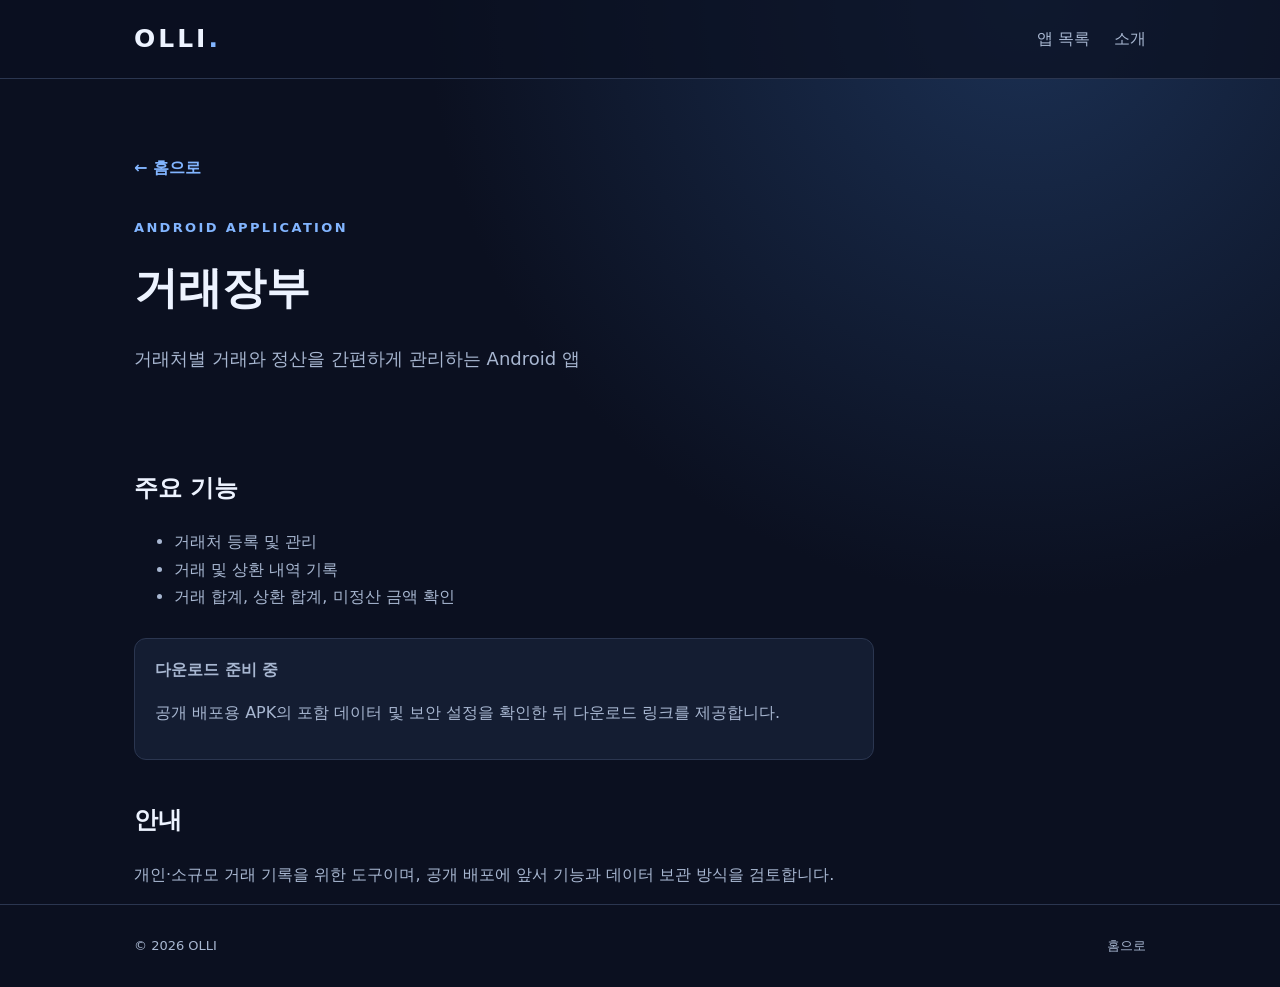
==== apps/ledger.html @ b08ccfb2 "first" ====
<!doctype html><html lang="ko"><head><meta charset="utf-8"><meta name="viewport" content="width=device-width, initial-scale=1"><meta name="description" content="거래장부: 거래처별 거래 및 정산 관리 Android 앱"><title>거래장부 | OLLI</title><link rel="stylesheet" href="../assets/style.css"></head><body><header class="top"><div class="wrap nav"><a class="brand" href="../">OLLI<span style="color:var(--accent)">.</span></a><nav class="links"><a href="../#apps">앱 목록</a><a href="../#about">소개</a></nav></div></header><main class="wrap"><div class="page-head"><a class="back" href="../">← 홈으로</a><div class="eyebrow" style="margin-top:36px">ANDROID APPLICATION</div><h1>거래장부</h1><p class="lead">거래처별 거래와 정산을 간편하게 관리하는 Android 앱</p></div><div class="content"><h2>주요 기능</h2><ul><li>거래처 등록 및 관리</li><li>거래 및 상환 내역 기록</li><li>거래 합계, 상환 합계, 미정산 금액 확인</li></ul><div class="note"><strong>다운로드 준비 중</strong><p>공개 배포용 APK의 포함 데이터 및 보안 설정을 확인한 뒤 다운로드 링크를 제공합니다.</p></div><h2>안내</h2><p>개인·소규모 거래 기록을 위한 도구이며, 공개 배포에 앞서 기능과 데이터 보관 방식을 검토합니다.</p></div></main><footer><div class="wrap foot"><span>© <span id="year">2026</span> OLLI</span><a href="../">홈으로</a></div></footer><script src="../assets/site.js"></script></body></html>
---- assets/style.css ----
:root{color-scheme:dark;--bg:#0b1020;--panel:#141d32;--line:#2b3650;--text:#edf3ff;--muted:#a8b7d1;--accent:#82b5ff}*{box-sizing:border-box}html{scroll-behavior:smooth}body{margin:0;background:radial-gradient(circle at 80% 0%,#1b3053 0%,var(--bg) 42%);color:var(--text);font:16px/1.7 system-ui,-apple-system,'Noto Sans KR',sans-serif}a{color:inherit;text-decoration:none}a:hover{color:var(--accent)}.wrap{max-width:1060px;margin:auto;padding:0 24px}.top{border-bottom:1px solid var(--line);background:#0b1020b8}.nav{display:flex;align-items:center;justify-content:space-between;min-height:78px}.brand{font-size:25px;font-weight:850;letter-spacing:.12em}.links{display:flex;gap:24px;color:var(--muted)}.hero{padding:105px 0 78px}.eyebrow{color:var(--accent);font-size:13px;font-weight:700;letter-spacing:.18em}.hero h1{font-size:clamp(36px,6vw,62px);line-height:1.2;letter-spacing:-.04em;margin:16px 0}.lead{font-size:18px;color:var(--muted);max-width:650px}.actions{display:flex;gap:12px;flex-wrap:wrap;margin-top:32px}.btn{display:inline-flex;padding:12px 21px;border-radius:10px;background:var(--accent);color:#081426;font-weight:750}.btn:hover{background:#b6d3ff;color:#081426}.btn.secondary{background:transparent;color:var(--text);border:1px solid var(--line)}section{padding:40px 0 75px}.section-title{font-size:27px;margin:0 0 10px}.sub{color:var(--muted);margin:0 0 28px}.cards{display:grid;grid-template-columns:repeat(2,minmax(0,1fr));gap:20px}.card{border:1px solid var(--line);border-radius:18px;background:#141d32dc;padding:28px}.symbol{display:grid;place-items:center;width:55px;height:55px;border-radius:14px;background:#263d62;font-size:27px}.card h3{font-size:23px;margin:17px 0 8px}.card p{color:var(--muted);min-height:60px}.pill{font-size:12px;border:1px solid #3a537b;border-radius:30px;padding:4px 11px;color:#bdd7ff}.card-bottom{display:flex;align-items:center;justify-content:space-between;gap:12px;margin-top:22px}.card-bottom a{color:var(--accent);font-weight:700}.about{border-top:1px solid var(--line)}.about p{max-width:720px;color:var(--muted)}footer{border-top:1px solid var(--line);color:var(--muted);padding:30px 0;font-size:13px}.foot{display:flex;justify-content:space-between;gap:15px}.page-head{padding:75px 0 35px}.page-head h1{font-size:44px;margin:12px 0}.content{max-width:740px;color:var(--muted)}.content h2{color:var(--text);margin-top:40px}.note{border:1px solid var(--line);border-radius:12px;padding:17px 20px;background:var(--panel);margin:28px 0}.back{color:var(--accent);font-weight:700}.muted{color:var(--muted)}@media(max-width:650px){.nav{min-height:68px}.links{gap:14px;font-size:14px}.hero{padding:76px 0 48px}.cards{grid-template-columns:1fr}.foot{flex-direction:column}.card p{min-height:0}.page-head h1{font-size:36px}}
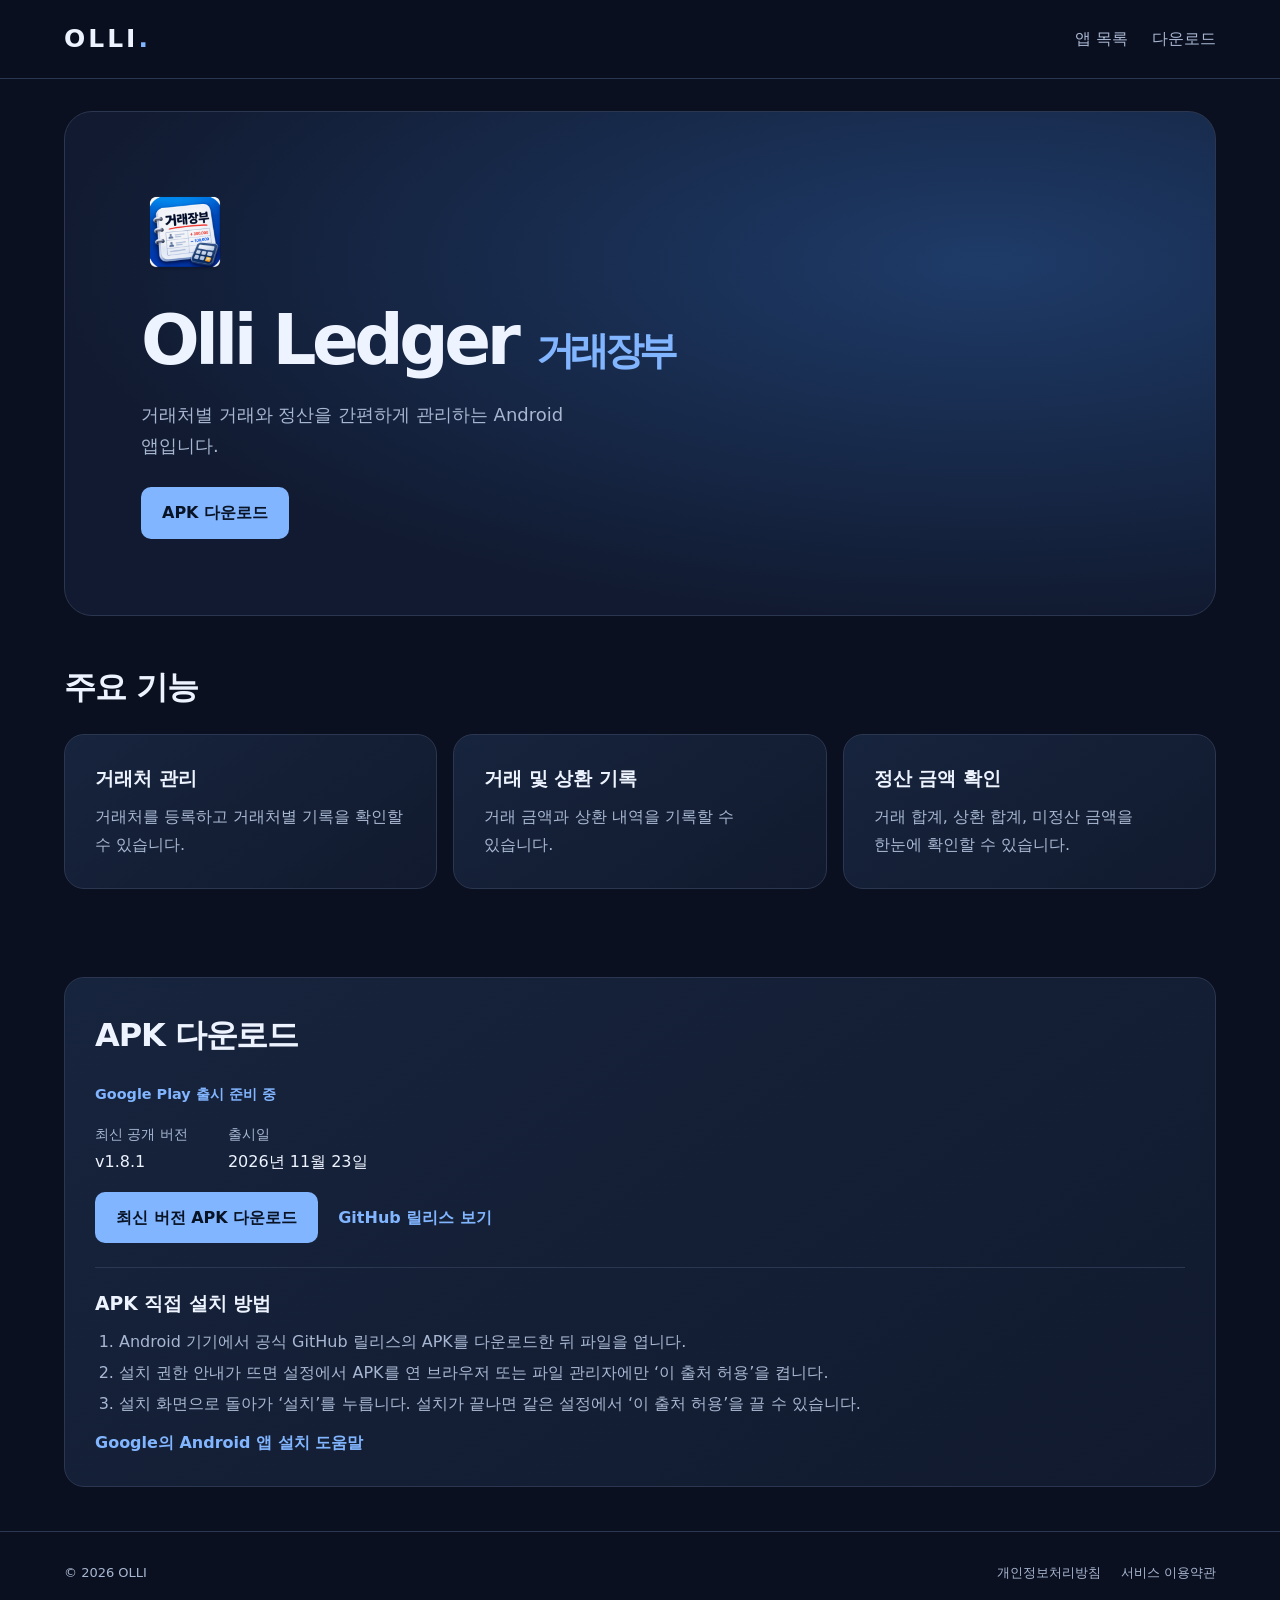
==== commit c8af2bc6: "다운로드 링크 작성" ====
--- a/apps/ledger.html
+++ b/apps/ledger.html
@@ -1 +1,91 @@
-<!doctype html><html lang="ko"><head><meta charset="utf-8"><meta name="viewport" content="width=device-width, initial-scale=1"><meta name="description" content="거래장부: 거래처별 거래 및 정산 관리 Android 앱"><title>거래장부 | OLLI</title><link rel="stylesheet" href="../assets/style.css"></head><body><header class="top"><div class="wrap nav"><a class="brand" href="../">OLLI<span style="color:var(--accent)">.</span></a><nav class="links"><a href="../#apps">앱 목록</a><a href="../#about">소개</a></nav></div></header><main class="wrap"><div class="page-head"><a class="back" href="../">← 홈으로</a><div class="eyebrow" style="margin-top:36px">ANDROID APPLICATION</div><h1>거래장부</h1><p class="lead">거래처별 거래와 정산을 간편하게 관리하는 Android 앱</p></div><div class="content"><h2>주요 기능</h2><ul><li>거래처 등록 및 관리</li><li>거래 및 상환 내역 기록</li><li>거래 합계, 상환 합계, 미정산 금액 확인</li></ul><div class="note"><strong>다운로드 준비 중</strong><p>공개 배포용 APK의 포함 데이터 및 보안 설정을 확인한 뒤 다운로드 링크를 제공합니다.</p></div><h2>안내</h2><p>개인·소규모 거래 기록을 위한 도구이며, 공개 배포에 앞서 기능과 데이터 보관 방식을 검토합니다.</p></div></main><footer><div class="wrap foot"><span>© <span id="year">2026</span> OLLI</span><a href="../">홈으로</a></div></footer><script src="../assets/site.js"></script></body></html>
+<!doctype html>
+<html lang="ko">
+<head>
+  <meta charset="utf-8">
+  <meta name="viewport" content="width=device-width, initial-scale=1">
+  <meta name="description" content="거래처별 거래와 정산을 간편하게 관리하는 Android 앱입니다.">
+  <meta property="og:type" content="website">
+  <meta property="og:title" content="Olli Ledger 거래장부 | OLLI">
+  <meta property="og:description" content="거래처별 거래와 정산을 간편하게 관리하는 Android 앱입니다.">
+  <meta property="og:url" content="https://olli.co.kr/apps/ledger.html">
+  <link rel="canonical" href="https://olli.co.kr/apps/ledger.html">
+  <link rel="stylesheet" href="../assets/style.css">
+  <link rel="stylesheet" href="../assets/brand.css">
+  <title>Olli Ledger 거래장부 | OLLI</title>
+</head>
+<body class="brand-site">
+  <header class="top">
+    <div class="wrap nav">
+      <a class="brand" href="../">OLLI<span>.</span></a>
+      <nav class="links" aria-label="주 메뉴">
+        <a href="../#apps">앱 목록</a>
+        <a href="#download">다운로드</a>
+      </nav>
+    </div>
+  </header>
+  <main>
+    <div class="wrap">
+      <div class="brand-hero product-hero">
+        <img class="app-icon" src="../assets/app-icons/ledger.webp" width="88" height="88" alt="">
+        <h1>Olli Ledger <span>거래장부</span></h1>
+        <p class="lead">거래처별 거래와 정산을 간편하게 관리하는 Android 앱입니다.</p>
+        <a class="btn" href="#download">APK 다운로드</a>
+      </div>
+    </div>
+    <section class="brand-section" aria-labelledby="features-heading">
+      <div class="wrap">
+        <h2 id="features-heading">주요 기능</h2>
+        <div class="app-grid">
+          <article class="app-card">
+            <h3>거래처 관리</h3>
+            <p>거래처를 등록하고 거래처별 기록을 확인할 수 있습니다.</p>
+          </article>
+          <article class="app-card">
+            <h3>거래 및 상환 기록</h3>
+            <p>거래 금액과 상환 내역을 기록할 수 있습니다.</p>
+          </article>
+          <article class="app-card">
+            <h3>정산 금액 확인</h3>
+            <p>거래 합계, 상환 합계, 미정산 금액을 한눈에 확인할 수 있습니다.</p>
+          </article>
+        </div>
+      </div>
+    </section>
+    <section id="download" class="brand-section">
+      <div class="wrap">
+        <div class="download-panel">
+          <h2>APK 다운로드</h2>
+          <p class="play-status">Google Play 출시 준비 중</p>
+          <dl class="release-info">
+            <div><dt>최신 공개 버전</dt><dd>v1.8.1</dd></div>
+            <div><dt>출시일</dt><dd><time datetime="2026-11-22T15:58:47Z">2026년 11월 23일</time></dd></div>
+          </dl>
+          <div class="release-actions">
+            <a class="btn" href="https://github.com/hopeone/My_ledger/releases/download/v1.8.1/olli_ledger.apk">최신 버전 APK 다운로드</a>
+            <a class="card-link" href="https://github.com/hopeone/My_ledger/releases/tag/v1.8.1">GitHub 릴리스 보기</a>
+          </div>
+          <div class="install-guide">
+            <h3>APK 직접 설치 방법</h3>
+            <ol>
+              <li>Android 기기에서 공식 GitHub 릴리스의 APK를 다운로드한 뒤 파일을 엽니다.</li>
+              <li>설치 권한 안내가 뜨면 설정에서 APK를 연 브라우저 또는 파일 관리자에만 ‘이 출처 허용’을 켭니다.</li>
+              <li>설치 화면으로 돌아가 ‘설치’를 누릅니다. 설치가 끝나면 같은 설정에서 ‘이 출처 허용’을 끌 수 있습니다.</li>
+            </ol>
+            <a class="back" href="https://support.google.com/pixelphone/answer/7391672?hl=ko">Google의 Android 앱 설치 도움말</a>
+          </div>
+        </div>
+      </div>
+    </section>
+  </main>
+  <footer>
+    <div class="wrap foot">
+      <span>© <span id="year">2026</span> OLLI</span>
+      <nav class="footer-links" aria-label="정책">
+        <a href="../privacy.html">개인정보처리방침</a>
+        <a href="../terms.html">서비스 이용약관</a>
+      </nav>
+    </div>
+  </footer>
+  <script src="../assets/site.js" defer></script>
+</body>
+</html>
--- a/assets/brand.css
+++ b/assets/brand.css
@@ -0,0 +1,234 @@
+.brand-site {
+  background: #0b1020;
+}
+.brand-site .wrap {
+  max-width: 1200px;
+}
+.brand-site .brand span, .brand-hero h1 span {
+  color: var(--accent);
+}
+.brand-site a:focus-visible {
+  outline: 2px solid var(--accent);
+  outline-offset: 5px;
+}
+.brand-hero {
+  position: relative;
+  isolation: isolate;
+  overflow: hidden;
+  margin: 32px 0 0;
+  padding: clamp(28px, 6vw, 76px);
+  border: 1px solid var(--line);
+  border-radius: 28px;
+  background: radial-gradient(ellipse at 80% 30%, #1e3b68, transparent 72%), #111a30;
+}
+.home-hero {
+  display: grid;
+  grid-template-columns: 3fr 2fr;
+  align-items: center;
+  gap: 24px;
+}
+.brand-hero h1 {
+  margin: 0;
+  font-size: clamp(2.15rem, 5.4vw, 4.75rem);
+  line-height: 1.16;
+  letter-spacing: -.065em;
+  word-break: keep-all;
+}
+.brand-hero .lead {
+  max-width: 40ch;
+  margin: 20px 0 26px;
+  word-break: keep-all;
+}
+.hero-art {
+  display: grid;
+  place-items: center;
+  justify-self: center;
+  width: min(100%, 290px);
+  aspect-ratio: 1;
+  border: 1px solid #6fa8ff52;
+  border-radius: 50%;
+  background: radial-gradient(circle, #284b84, #132849 66%, #345995 67%, transparent 68%);
+  box-shadow: 0 0 0 16px #82b5ff0a, 0 0 0 34px #82b5ff09;
+  color: #e6f1ff;
+  font-size: clamp(1.8rem, 5vw, 4rem);
+  font-weight: 850;
+  letter-spacing: .12em;
+}
+.hero-art span span {
+  color: var(--accent);
+}
+.brand-section {
+  padding: 44px 0;
+}
+.brand-section h2 {
+  margin: 0 0 20px;
+  font-size: clamp(1.45rem, 3vw, 2rem);
+  letter-spacing: -.035em;
+}
+.app-grid, .screenshot-grid {
+  display: grid;
+  grid-template-columns: repeat(3, minmax(0, 1fr));
+  gap: 16px;
+}
+.app-card, .download-panel {
+  padding: clamp(20px, 3vw, 30px);
+  border: 1px solid var(--line);
+  border-radius: 20px;
+  background: linear-gradient(145deg, #17243d, #111a2e);
+}
+.app-card {
+  display: flex;
+  flex-direction: column;
+  align-items: flex-start;
+}
+.app-icon {
+  display: block;
+  flex: none;
+  border-radius: 24%;
+  object-fit: contain;
+}
+.app-card h3, .screenshot-slot h3 {
+  margin: 0;
+  font-size: 1.18rem;
+  line-height: 1.4;
+}
+.app-card .app-icon {
+  margin-bottom: 20px;
+}
+.app-card h3 span {
+  display: block;
+  margin-top: 4px;
+  color: var(--muted);
+  font-size: .9rem;
+  font-weight: 500;
+}
+.app-card p, .about-layout p, .download-panel p, .screenshot-slot p {
+  color: var(--muted);
+  word-break: keep-all;
+}
+.app-card p {
+  margin: 12px 0 0;
+}
+.card-link {
+  margin-top: auto;
+  padding-top: 20px;
+  color: var(--accent);
+  font-weight: 700;
+}
+.card-link:hover, .footer-links a:hover {
+  text-decoration: underline;
+  text-underline-offset: 4px;
+}
+.brand-about {
+  border-top: 1px solid var(--line);
+}
+.about-layout p {
+  margin: 0;
+}
+.footer-links {
+  display: flex;
+  flex-wrap: wrap;
+  gap: 8px 20px;
+}
+.product-hero .app-icon {
+  margin-bottom: 24px;
+}
+.product-hero h1 span {
+  font-size: .56em;
+  white-space: nowrap;
+}
+.screenshot-grid {
+  grid-template-columns: repeat(2, minmax(0, 1fr));
+}
+.screenshot-slot {
+  display: grid;
+  align-content: center;
+  justify-items: center;
+  min-height: 200px;
+  padding: 20px;
+  border: 1px dashed #4c6387;
+  border-radius: 18px;
+  background: #111a2e;
+  text-align: center;
+}
+.screenshot-slot p, .download-panel p {
+  margin: 8px 0 0;
+}
+.screenshot-grid img {
+  display: block;
+  max-width: 100%;
+  height: auto;
+  border-radius: 18px;
+}
+.release-info {
+  display: flex;
+  flex-wrap: wrap;
+  gap: 12px 40px;
+  margin: 0 0 16px;
+}
+.release-info dt, .release-info dd span {
+  color: var(--muted);
+  font-size: .875rem;
+}
+.release-info dd {
+  margin: 2px 0 0;
+}
+.download-panel .play-status {
+  margin: 0 0 16px;
+  color: var(--accent);
+  font-size: .9rem;
+  font-weight: 700;
+}
+.release-actions {
+  display: flex;
+  flex-wrap: wrap;
+  align-items: center;
+  gap: 12px 20px;
+}
+.release-actions .card-link {
+  margin-top: 0;
+  padding-top: 0;
+}
+.install-guide {
+  margin-top: 24px;
+  padding-top: 20px;
+  border-top: 1px solid var(--line);
+}
+.install-guide h3 {
+  margin: 0;
+}
+.install-guide ol {
+  margin: 8px 0 12px;
+  padding-inline-start: 1.5em;
+  color: var(--muted);
+}
+.install-guide li + li {
+  margin-top: 4px;
+}
+@media (max-width: 1023px) {
+  .app-grid {
+    grid-template-columns: repeat(2, minmax(0, 1fr));
+  }
+}
+@media (max-width: 650px) {
+  .brand-site .wrap {
+    padding-inline: 18px;
+  }
+  .brand-hero {
+    margin-top: 20px;
+  }
+  .home-hero, .app-grid, .screenshot-grid {
+    grid-template-columns: 1fr;
+  }
+  .hero-art {
+    display: none;
+  }
+  .brand-section {
+    padding: 32px 0;
+  }
+}
+@media (prefers-reduced-motion: reduce) {
+  html:has(.brand-site) {
+    scroll-behavior: auto;
+  }
+}
